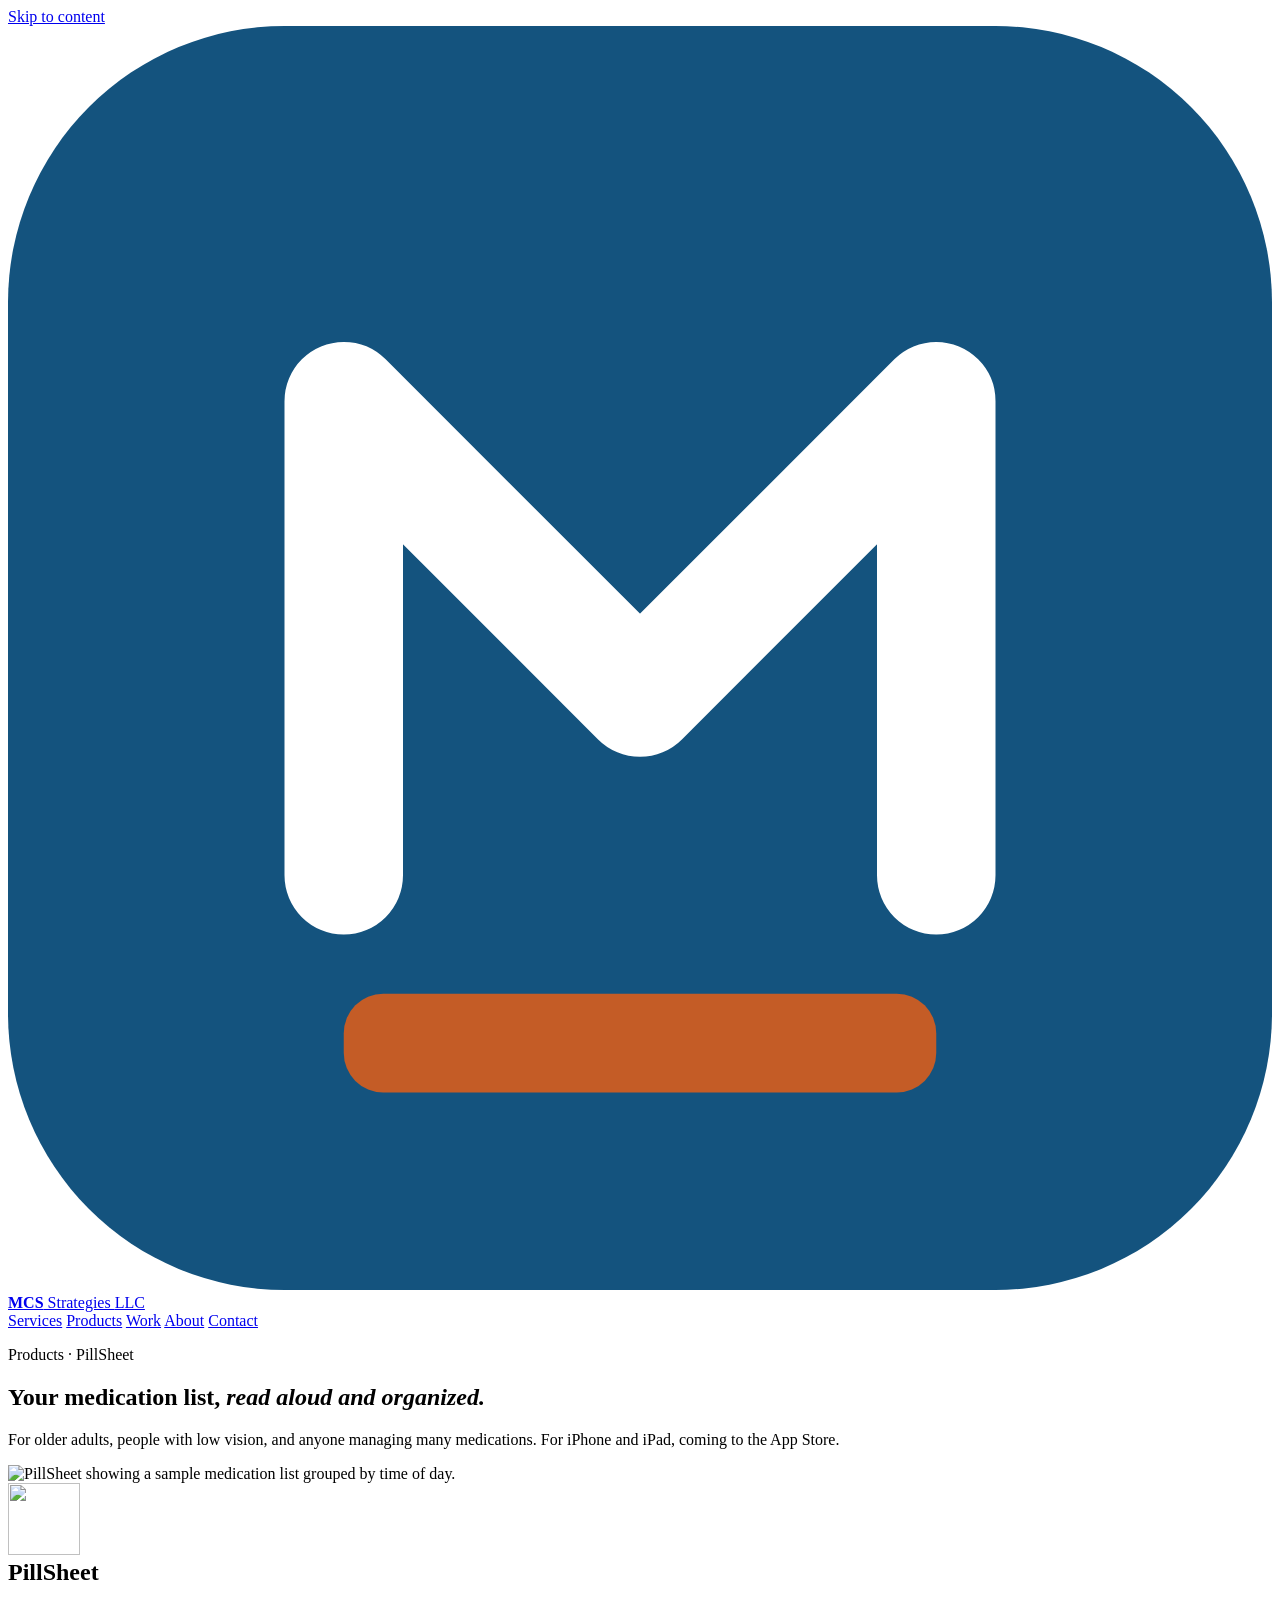
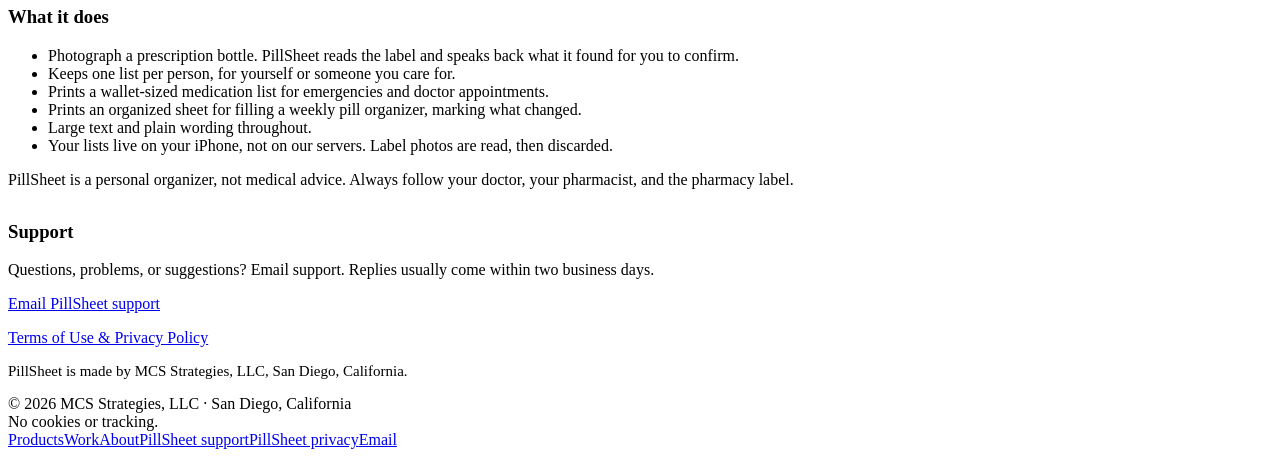
==== pillsheet/index.html @ 4e9c4b6d "Add Cloudflare Web Analytics (cookieless); footer says no cookies or tracking Co-Authored-By: Claude" ====
<!doctype html>
<html lang="en">
<head>
<meta charset="utf-8">
<meta name="viewport" content="width=device-width,initial-scale=1">
<title>PillSheet: support | MCS Strategies, LLC</title>
<meta name="description" content="PillSheet for iPhone reads prescription bottles aloud and prints a wallet medication card and a pill-organizer sheet. Support and privacy.">
<link rel="canonical" href="https://mcs-strategies.com/pillsheet/">
<meta property="og:type" content="website">
<meta property="og:site_name" content="MCS Strategies, LLC">
<meta property="og:title" content="PillSheet: support | MCS Strategies, LLC">
<meta property="og:description" content="PillSheet for iPhone reads prescription bottles aloud and prints a wallet medication card and a pill-organizer sheet. Support and privacy.">
<meta property="og:url" content="https://mcs-strategies.com/pillsheet/">
<meta property="og:image" content="https://mcs-strategies.com/assets/og.png">
<meta name="twitter:card" content="summary_large_image">
<meta name="theme-color" content="#0E3A58">
<link rel="icon" href="/favicon.ico" sizes="any">
<link rel="icon" type="image/png" href="/favicon-32.png">
<link rel="apple-touch-icon" href="/apple-touch-icon.png">
<link rel="stylesheet" href="/style.css">
</head>
<body>
<a class="skip" href="#main">Skip to content</a>
<header class="site-header">
  <div class="wrap">
    <a class="brand" href="/" aria-label="MCS Strategies, LLC home">
      <svg class="brand-mark" viewBox="0 0 32 32" aria-hidden="true"><rect width="32" height="32" rx="7" fill="#14537E"/><path d="M8.5 21.5v-12l7.5 7.5 7.5-7.5v12" fill="none" stroke="#fff" stroke-width="3" stroke-linejoin="round" stroke-linecap="round"/><rect x="8.5" y="24.5" width="15" height="2.5" rx="1" fill="#C45C26"/></svg>
      <span class="brand-name"><b>MCS</b> Strategies <span>LLC</span></span>
    </a>
    <nav class="nav" aria-label="Main">
      <a href="/#services">Services</a>
      <a href="/products.html" aria-current="page">Products</a>
      <a href="/work.html">Work</a>
      <a href="/about.html">About</a>
      <a href="/#contact">Contact</a>
    </nav>
  </div>
</header>

<main id="main">
<section class="hero page-hero">
  <div class="wrap">
    <p class="kicker">Products · PillSheet</p>
    <h1>Your medication list, <em>read aloud and organized.</em></h1>
    <p class="lede">For older adults, people with low vision, and anyone managing many medications.
      For iPhone and iPad, coming to the App Store.</p>
  </div>
</section>

<section>
  <div class="wrap work-item" style="border:0;padding:0">
    <div class="media phone"><img src="/assets/pillsheet-list.jpg" width="600" height="1304" alt="PillSheet showing a sample medication list grouped by time of day."></div>
    <div>
      <div class="app-row" style="margin-bottom:20px"><img class="app-icon" src="/assets/pillsheet-icon.png" width="72" height="72" alt=""><h2 style="margin:0">PillSheet</h2></div>
      <h3>What it does</h3>
      <ul class="checks">
        <li>Photograph a prescription bottle. PillSheet reads the label and speaks back what it found for you to confirm.</li>
        <li>Keeps one list per person, for yourself or someone you care for.</li>
        <li>Prints a wallet-sized medication list for emergencies and doctor appointments.</li>
        <li>Prints an organized sheet for filling a weekly pill organizer, marking what changed.</li>
        <li>Large text and plain wording throughout.</li>
        <li>Your lists live on your iPhone, not on our servers. Label photos are read, then discarded.</li>
      </ul>
      <p class="muted">PillSheet is a personal organizer, not medical advice. Always follow your doctor, your pharmacist, and the pharmacy label.</p>

      <h3 id="support" style="margin-top:32px">Support</h3>
      <p>Questions, problems, or suggestions? Email support. Replies usually come within two business days.</p>
      <p><a class="btn btn-primary" href="mailto:support@mcs-strategies.com?subject=PillSheet">Email PillSheet support</a></p>
      <p><a href="/pillsheet/privacy.html">Terms of Use &amp; Privacy Policy</a></p>
      <p class="muted" style="font-size:15px">PillSheet is made by MCS Strategies, LLC, San Diego, California.</p>
    </div>
  </div>
</section>
</main>

<footer class="site-footer">
  <div class="wrap">
    <div>© 2026 MCS Strategies, LLC · San Diego, California<br>No cookies or tracking.</div>
    <nav aria-label="Footer"><a href="/products.html">Products</a><a href="/work.html">Work</a><a href="/about.html">About</a><a href="/pillsheet/">PillSheet support</a><a href="/pillsheet/privacy.html">PillSheet privacy</a><a href="mailto:hello@mcs-strategies.com">Email</a></nav>
  </div>
</footer>
<!-- Cloudflare Web Analytics --><script type='module' src='https://static.cloudflareinsights.com/beacon.min.js' data-cf-beacon='{"token": "524bc832831a4cb69624e9e7eacaaf52"}'></script><!-- End Cloudflare Web Analytics -->
</body>
</html>
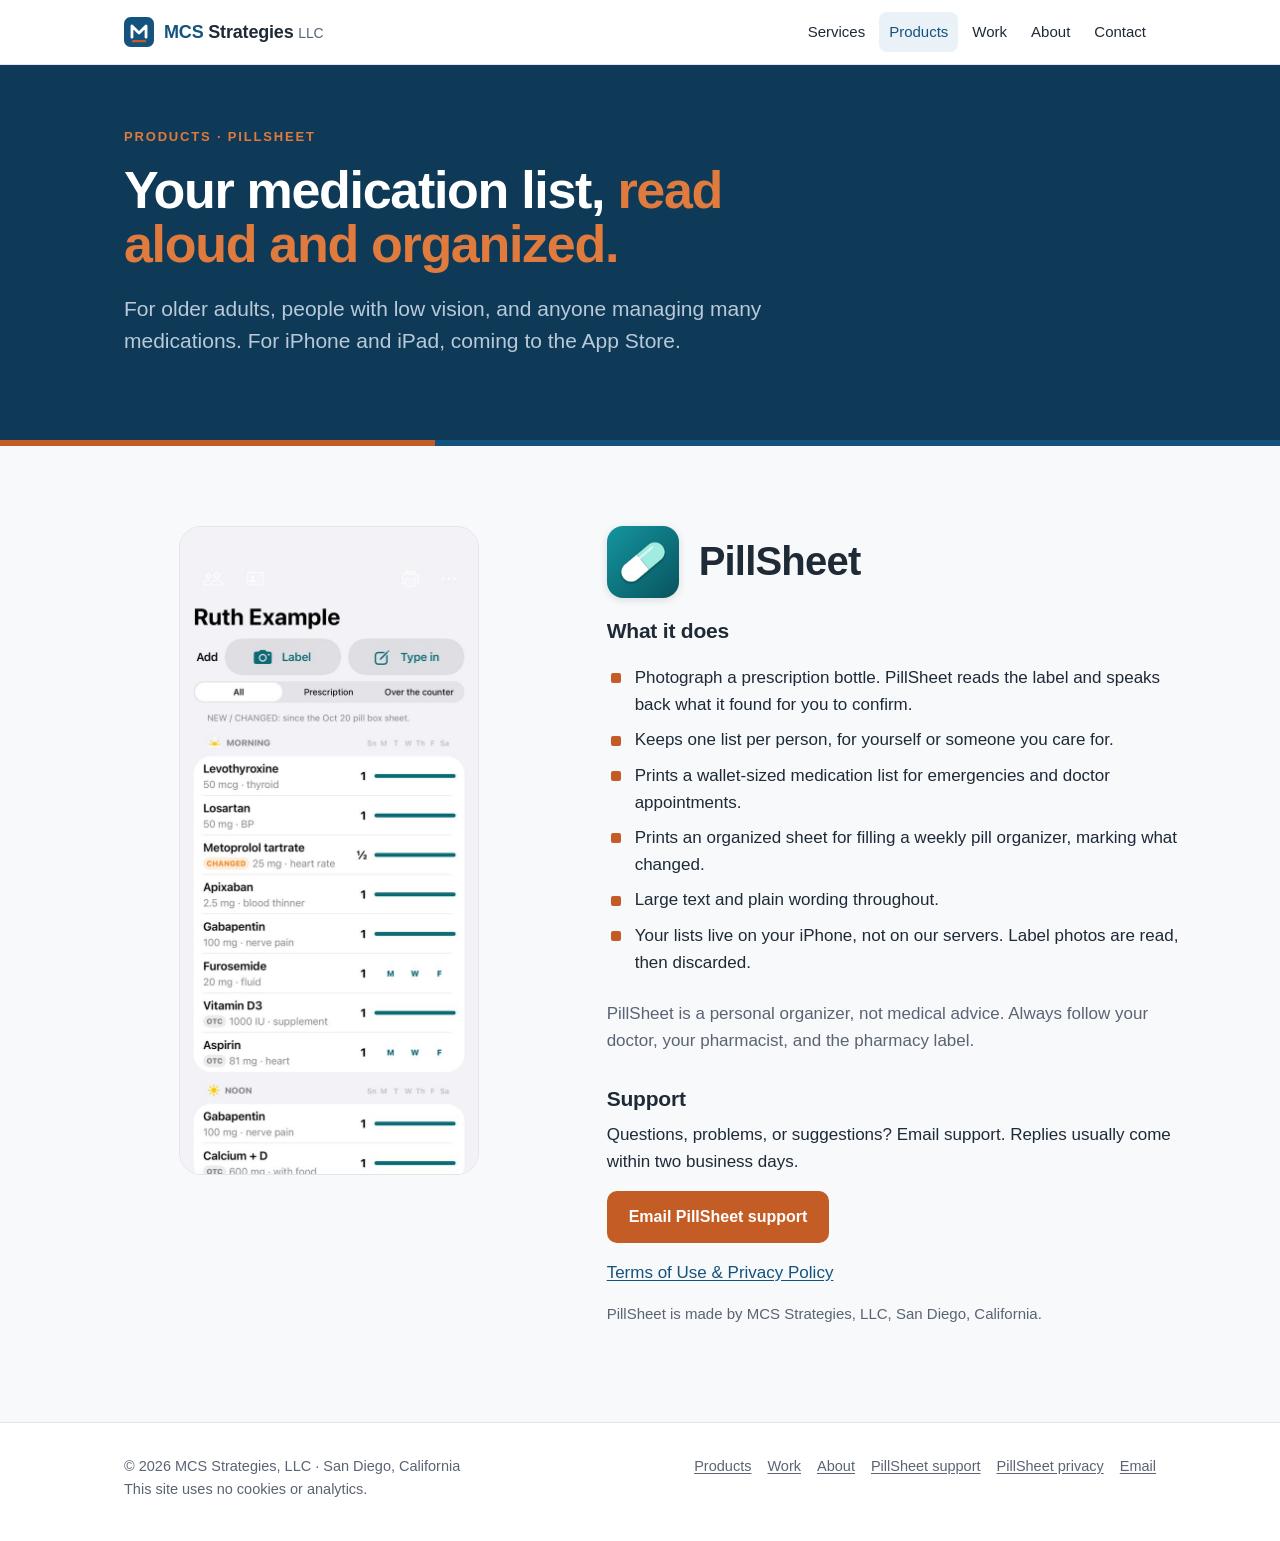
==== commit b6c13a95: "MCS Strategies website: home, products, work, about, PillSheet support and privacy Co-Authored-By: C" ====
--- a/pillsheet/index.html
+++ b/pillsheet/index.html
@@ -75,10 +75,9 @@
 
 <footer class="site-footer">
   <div class="wrap">
-    <div>© 2026 MCS Strategies, LLC · San Diego, California<br>No cookies or tracking.</div>
+    <div>© 2026 MCS Strategies, LLC · San Diego, California<br>This site uses no cookies or analytics.</div>
     <nav aria-label="Footer"><a href="/products.html">Products</a><a href="/work.html">Work</a><a href="/about.html">About</a><a href="/pillsheet/">PillSheet support</a><a href="/pillsheet/privacy.html">PillSheet privacy</a><a href="mailto:hello@mcs-strategies.com">Email</a></nav>
   </div>
 </footer>
-<!-- Cloudflare Web Analytics --><script type='module' src='https://static.cloudflareinsights.com/beacon.min.js' data-cf-beacon='{"token": "524bc832831a4cb69624e9e7eacaaf52"}'></script><!-- End Cloudflare Web Analytics -->
 </body>
 </html>
--- a/style.css
+++ b/style.css
@@ -0,0 +1,179 @@
+/* MCS Strategies house style: palette from video/search_lib/scripts/deck_template.py (pitch-deck skill). */
+:root{
+  --ink:#1F2A37; --accent:#14537E; --accent-dark:#0E3A58; --copper:#C45C26; --copper-light:#E07A3D;
+  --muted:#5B6472; --bg:#F7F9FB; --surface:#FFFFFF; --line:#E2E6EB; --hero:#0E3A58; --hero-ink:#FFFFFF;
+  --hero-muted:#B9C9D8; --chip:#EAF1F7;
+  --font:-apple-system,BlinkMacSystemFont,"SF Pro Text","Segoe UI",Roboto,"Helvetica Neue",Arial,sans-serif;
+  --display:-apple-system,BlinkMacSystemFont,"SF Pro Display","Segoe UI",Roboto,"Helvetica Neue",Arial,sans-serif;
+  color-scheme:light;
+}
+@media (prefers-color-scheme:dark){:root:not([data-theme="light"]){
+  --ink:#E7ECF2; --accent:#7DB4E0; --accent-dark:#A9CDEB; --copper:#E8834A; --copper-light:#F09A66;
+  --muted:#A3AEBB; --bg:#0D141B; --surface:#141E28; --line:#24313E; --hero:#0A2233; --hero-ink:#F2F6FA;
+  --hero-muted:#A9BED1; --chip:#1A2A38; color-scheme:dark;
+}}
+*{box-sizing:border-box}
+html{-webkit-text-size-adjust:100%;scroll-behavior:smooth}
+body{margin:0;background:var(--bg);color:var(--ink);font:17px/1.6 var(--font)}
+img{max-width:100%;height:auto;display:block}
+a{color:var(--accent);text-underline-offset:2px}
+a:hover{color:var(--copper)}
+:focus-visible{outline:3px solid var(--copper);outline-offset:2px;border-radius:4px}
+.skip{position:absolute;left:-999px;top:8px;background:var(--surface);padding:8px 12px;z-index:10}
+.skip:focus{left:16px}
+.wrap{max-width:1080px;margin:0 auto;padding:0 24px}
+.narrow{max-width:760px}
+
+/* Header */
+.site-header{background:var(--surface);border-bottom:1px solid var(--line);position:sticky;top:0;z-index:5}
+.site-header .wrap{display:flex;align-items:center;justify-content:space-between;gap:16px;min-height:64px;flex-wrap:wrap}
+.brand{display:flex;align-items:center;gap:10px;text-decoration:none;color:var(--ink)}
+.brand-mark{width:30px;height:30px;flex:none}
+.brand-name{font:700 18px/1 var(--display);letter-spacing:-.01em}
+.brand-name b{color:var(--accent)}
+.brand-name span{font-weight:500;color:var(--muted);font-size:14px}
+.nav{display:flex;gap:4px;flex-wrap:wrap}
+.nav a{color:var(--ink);text-decoration:none;font-size:15px;font-weight:500;padding:8px 10px;border-radius:8px}
+.nav a:hover,.nav a[aria-current="page"]{color:var(--accent);background:var(--chip)}
+
+/* Hero */
+.hero{background:var(--hero);color:var(--hero-ink);padding:88px 0 80px;position:relative;overflow:hidden}
+.hero::after{content:"";position:absolute;left:0;right:0;bottom:0;height:6px;background:linear-gradient(90deg,var(--copper) 0 34%,#14537E 34% 100%)}
+.kicker{font:700 13px/1.2 var(--font);letter-spacing:.14em;text-transform:uppercase;color:var(--copper-light);margin:0 0 18px}
+.hero h1{font:800 clamp(38px,6vw,64px)/1.04 var(--display);letter-spacing:-.025em;margin:0 0 22px;max-width:15ch}
+.hero h1 em{font-style:normal;color:var(--copper-light)}
+.hero .lede{font-size:clamp(18px,2.2vw,21px);line-height:1.55;color:var(--hero-muted);max-width:60ch;margin:0 0 32px}
+.hero .lede strong{color:var(--hero-ink);font-weight:600}
+.actions{display:flex;gap:12px;flex-wrap:wrap}
+.btn{display:inline-block;padding:13px 22px;border-radius:10px;font-weight:650;text-decoration:none;font-size:16px}
+.btn-primary{background:var(--copper);color:#fff}
+.btn-primary:hover{background:var(--copper-light);color:#fff}
+.btn-ghost{border:1.5px solid rgba(255,255,255,.45);color:var(--hero-ink)}
+.btn-ghost:hover{border-color:#fff;color:#fff}
+.btn-quiet{border:1.5px solid var(--line);color:var(--accent);background:var(--surface)}
+.btn-quiet:hover{border-color:var(--accent);color:var(--accent)}
+.feature .art-phone{background:#F2F2F7;padding:0;overflow:hidden}
+.headshot{width:120px;height:auto;border-radius:12px;margin:4px 0 20px;filter:grayscale(1)}
+.about-photo{width:160px;border-radius:14px;margin-bottom:24px;filter:grayscale(1)}
+em.hl{font-style:italic;color:inherit}
+.page-hero{padding:64px 0 56px}
+.page-hero h1{font-size:clamp(34px,5vw,52px);max-width:22ch}
+
+/* Proof strip */
+.proof{background:var(--surface);border-bottom:1px solid var(--line)}
+.proof ul{list-style:none;margin:0;padding:28px 0;display:grid;grid-template-columns:repeat(4,1fr);gap:24px}
+.proof li{border-left:3px solid var(--copper);padding-left:14px}
+.proof b{display:block;font:800 28px/1.1 var(--display);color:var(--accent);letter-spacing:-.02em}
+.proof span{font-size:14px;color:var(--muted);line-height:1.4;display:block;margin-top:4px}
+
+/* Sections */
+section{padding:80px 0}
+section.alt{background:var(--surface);border-top:1px solid var(--line);border-bottom:1px solid var(--line)}
+.section-head{max-width:720px;margin-bottom:40px}
+.eyebrow{font:700 13px/1.2 var(--font);letter-spacing:.14em;text-transform:uppercase;color:var(--accent);margin:0 0 12px}
+h2{font:800 clamp(28px,3.6vw,40px)/1.12 var(--display);letter-spacing:-.02em;margin:0 0 14px}
+h3{font:750 21px/1.25 var(--display);letter-spacing:-.01em;margin:0 0 8px}
+.section-head p{color:var(--muted);font-size:18px;margin:0}
+p{margin:0 0 16px}
+.muted{color:var(--muted)}
+
+.grid{display:grid;gap:24px}
+.g3{grid-template-columns:repeat(3,1fr)}
+.g2{grid-template-columns:repeat(2,1fr)}
+.card{background:var(--surface);border:1px solid var(--line);border-radius:14px;padding:28px}
+section.alt .card{background:var(--bg)}
+.card .num{font:800 14px/1 var(--display);color:var(--copper);letter-spacing:.08em;margin-bottom:14px;display:block}
+.card ul{margin:12px 0 0;padding-left:18px;color:var(--muted);font-size:15.5px}
+.card li{margin:4px 0}
+.card .more{display:inline-block;margin-top:14px;font-weight:600;text-decoration:none}
+
+/* Featured product */
+.feature{display:grid;grid-template-columns:1.05fr 1fr;gap:48px;align-items:center}
+.feature .art{background:#fff;border:1px solid var(--line);border-radius:16px;padding:28px}
+.badge{display:inline-block;font:700 12px/1 var(--font);letter-spacing:.1em;text-transform:uppercase;
+  color:var(--copper);border:1.5px solid var(--copper);border-radius:999px;padding:6px 10px;margin-bottom:16px}
+.feature h3{font-size:32px;letter-spacing:-.02em;margin-bottom:12px}
+.feature .why{font-size:19px;line-height:1.55}
+.checks{list-style:none;padding:0;margin:20px 0 24px}
+.checks li{padding-left:28px;position:relative;margin:8px 0}
+.checks li::before{content:"";position:absolute;left:4px;top:.55em;width:10px;height:10px;border-radius:2px;background:var(--copper)}
+
+/* Work tiles */
+.tile{display:flex;flex-direction:column}
+.tile .shot{border-radius:10px;overflow:hidden;margin:-8px -8px 20px;background:#1f1f24;aspect-ratio:16/10}
+.tile .shot img{width:100%;height:100%;object-fit:cover}
+.tile .shot.light{background:#F2F2F7}
+.tile .shot img{object-position:top}
+.tile .shot.phone{background:var(--chip);display:flex;justify-content:center;padding-top:18px}
+.tile .shot.phone img{width:52%;height:auto;object-fit:contain;border-radius:14px 14px 0 0;box-shadow:0 6px 24px rgba(0,0,0,.18)}
+.tile .shot.text{background:var(--hero);color:var(--hero-muted);padding:20px;font:500 13px/1.45 ui-monospace,Menlo,monospace}
+.tile .shot.text b{color:var(--copper-light);font-weight:600}
+.tags{display:flex;gap:6px;flex-wrap:wrap;margin-top:auto;padding-top:14px}
+.tags span{font-size:12.5px;background:var(--chip);color:var(--accent);padding:4px 9px;border-radius:999px;font-weight:600}
+
+/* Work detail page */
+.work-item{display:grid;grid-template-columns:1fr 1.25fr;gap:48px;padding:56px 0;border-top:1px solid var(--line)}
+.work-item:first-of-type{border-top:0}
+.work-item .media img{border-radius:14px;border:1px solid var(--line)}
+.work-item .media.phone img{max-width:300px;margin:0 auto;border-radius:22px}
+.work-item dl{display:grid;grid-template-columns:110px 1fr;gap:6px 16px;margin:20px 0 0;font-size:15.5px}
+.work-item dt{font-weight:700;color:var(--muted);text-transform:uppercase;font-size:12.5px;letter-spacing:.08em;padding-top:3px}
+.work-item dd{margin:0}
+
+/* About */
+.about-grid{display:grid;grid-template-columns:1.6fr 1fr;gap:56px}
+.prose p{font-size:18px}
+.timeline{list-style:none;margin:0;padding:0;border-left:2px solid var(--line)}
+.timeline li{position:relative;padding:0 0 22px 20px}
+.timeline li::before{content:"";position:absolute;left:-7px;top:6px;width:12px;height:12px;border-radius:50%;background:var(--surface);border:3px solid var(--accent)}
+.timeline li:first-child::before{border-color:var(--copper)}
+.timeline .yr{font:700 13px/1.4 var(--font);color:var(--copper);letter-spacing:.04em}
+.timeline .role{font-weight:650;line-height:1.35}
+.timeline .org{color:var(--muted);font-size:15px}
+
+/* App */
+.app-row{display:flex;gap:20px;align-items:center}
+.app-icon{width:72px;height:72px;border-radius:16px;flex:none;box-shadow:0 2px 8px rgba(0,0,0,.12)}
+
+/* Contact */
+.contact{background:var(--hero);color:var(--hero-ink)}
+.contact h2{color:var(--hero-ink)}
+.contact p{color:var(--hero-muted);font-size:18px}
+.contact .grid{margin-top:32px}
+.contact .card{background:rgba(255,255,255,.06);border-color:rgba(255,255,255,.14);color:var(--hero-ink)}
+.contact .card a{color:#fff;font-weight:650;font-size:18px;word-break:break-word}
+.contact .card a:hover{color:var(--copper-light)}
+.contact .card p{font-size:15px;margin:6px 0 0}
+
+/* Legal / plain pages */
+.plain{padding:56px 0 72px}
+.plain h1{font:800 clamp(30px,4vw,42px)/1.15 var(--display);letter-spacing:-.02em;margin:0 0 8px}
+.plain h2{font-size:22px;margin:36px 0 8px}
+.plain .meta{color:var(--muted);margin-bottom:24px}
+
+/* Footer */
+.site-footer{border-top:1px solid var(--line);padding:32px 0 40px;color:var(--muted);font-size:14.5px;background:var(--surface)}
+.site-footer .wrap{display:flex;justify-content:space-between;gap:16px;flex-wrap:wrap}
+.site-footer a{color:var(--muted)}
+.site-footer nav{display:flex;gap:16px;flex-wrap:wrap}
+
+@media (max-width:900px){
+  .g3,.g2,.feature,.work-item,.about-grid{grid-template-columns:1fr}
+  .proof ul{grid-template-columns:repeat(2,1fr)}
+  .feature{gap:28px}
+  .work-item{gap:24px}
+  .work-item .media img{max-height:440px;width:100%;object-fit:cover;object-position:center}
+  .work-item .media.phone img{width:auto;max-width:260px;object-fit:contain}
+}
+@media (max-width:560px){
+  .wrap{padding:0 16px}
+  .hero{padding:56px 0 52px}
+  section{padding:56px 0}
+  .card{padding:22px}
+  .site-header .wrap{padding-top:10px;padding-bottom:6px}
+  .nav{margin:0 -10px}
+  .nav a{padding:6px 10px;font-size:14.5px}
+  .work-item dl{grid-template-columns:1fr}
+}
+@media (prefers-reduced-motion:reduce){html{scroll-behavior:auto}}
+@media print{.site-header,.hero::after,.actions{display:none}.hero,.contact{background:none;color:#000}}
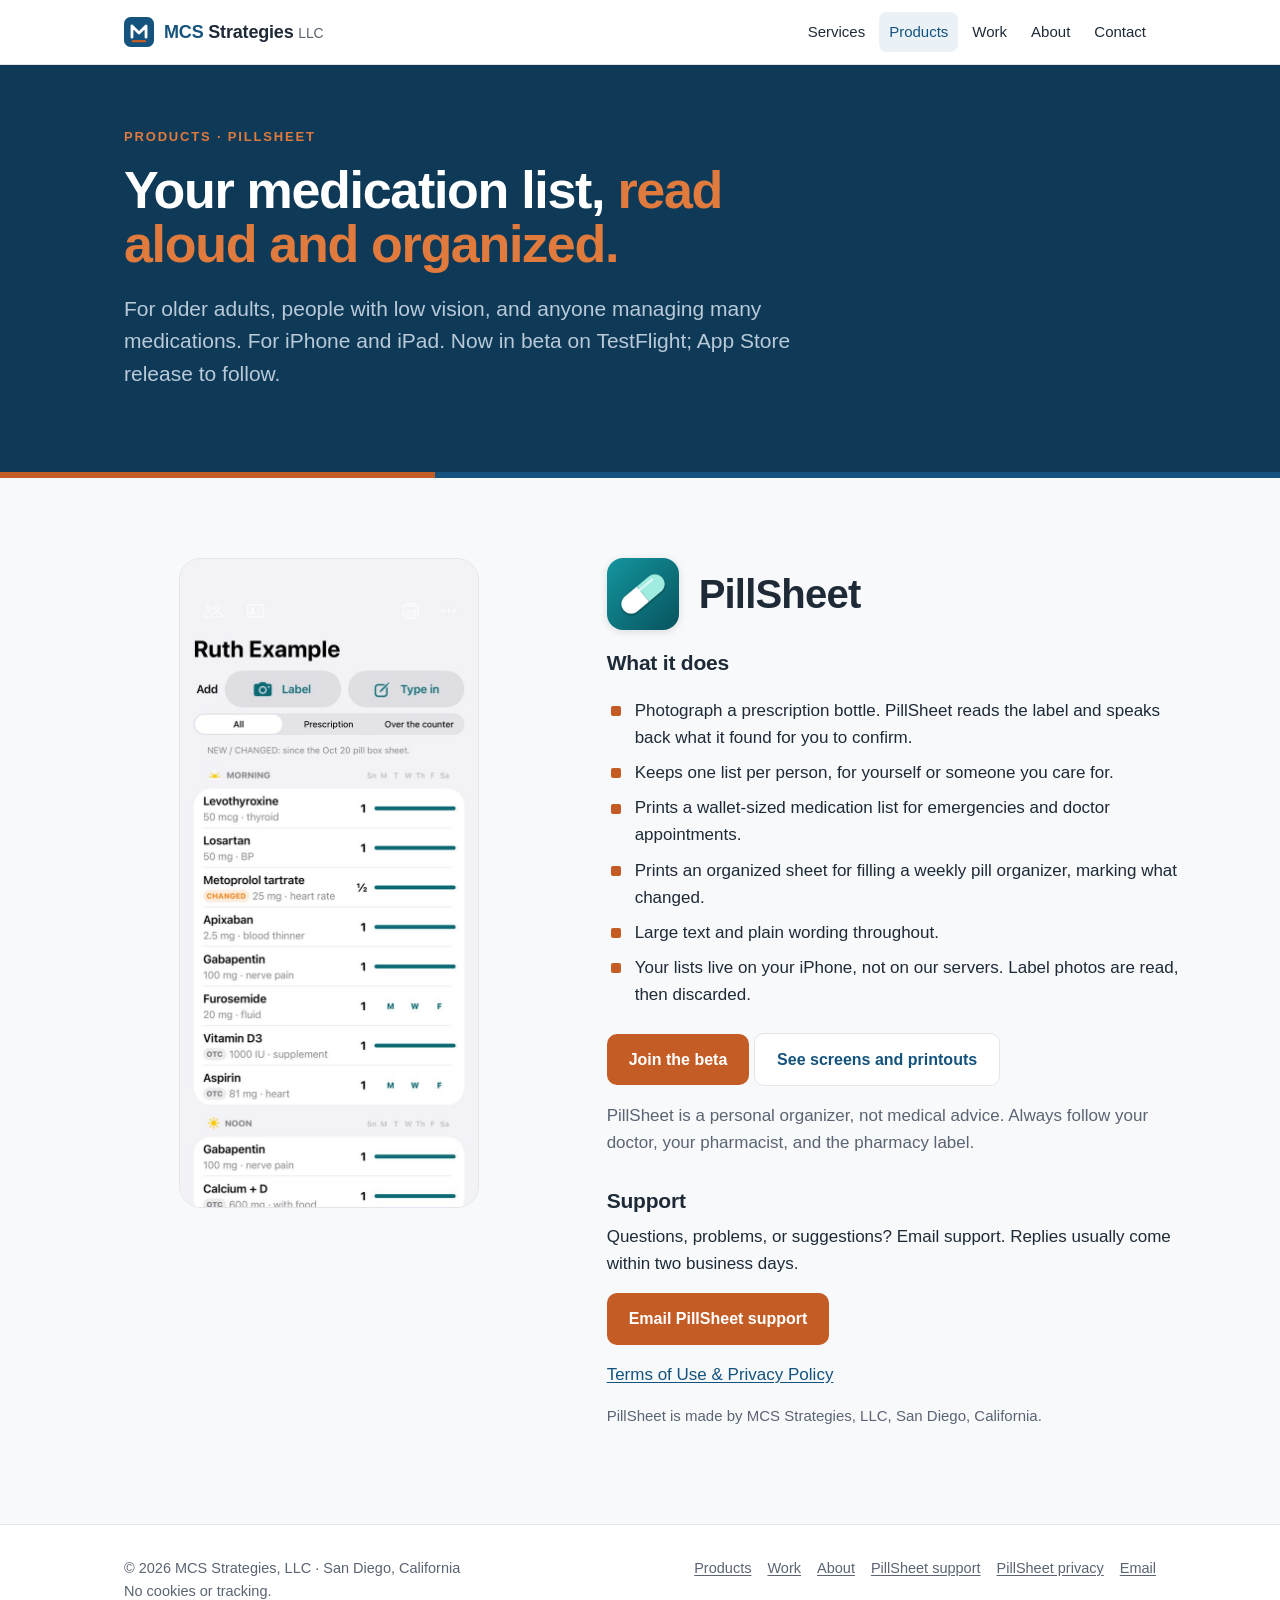
==== commit cbb39a0f: "PillSheet in beta: screens, sample printouts, audience cards, Join the beta Co-Authored-By: Claude O" ====
--- a/pillsheet/index.html
+++ b/pillsheet/index.html
@@ -43,7 +43,7 @@
     <p class="kicker">Products · PillSheet</p>
     <h1>Your medication list, <em>read aloud and organized.</em></h1>
     <p class="lede">For older adults, people with low vision, and anyone managing many medications.
-      For iPhone and iPad, coming to the App Store.</p>
+      For iPhone and iPad. Now in beta on TestFlight; App Store release to follow.</p>
   </div>
 </section>
 
@@ -61,6 +61,8 @@
         <li>Large text and plain wording throughout.</li>
         <li>Your lists live on your iPhone, not on our servers. Label photos are read, then discarded.</li>
       </ul>
+      <p><a class="btn btn-primary" href="mailto:hello@mcs-strategies.com?subject=PillSheet%20beta">Join the beta</a>
+        <a class="btn btn-quiet" href="/products.html#pillsheet-demo">See screens and printouts</a></p>
       <p class="muted">PillSheet is a personal organizer, not medical advice. Always follow your doctor, your pharmacist, and the pharmacy label.</p>
 
       <h3 id="support" style="margin-top:32px">Support</h3>
@@ -75,9 +77,10 @@
 
 <footer class="site-footer">
   <div class="wrap">
-    <div>© 2026 MCS Strategies, LLC · San Diego, California<br>This site uses no cookies or analytics.</div>
+    <div>© 2026 MCS Strategies, LLC · San Diego, California<br>No cookies or tracking.</div>
     <nav aria-label="Footer"><a href="/products.html">Products</a><a href="/work.html">Work</a><a href="/about.html">About</a><a href="/pillsheet/">PillSheet support</a><a href="/pillsheet/privacy.html">PillSheet privacy</a><a href="mailto:hello@mcs-strategies.com">Email</a></nav>
   </div>
 </footer>
+<!-- Cloudflare Web Analytics --><script type='module' src='https://static.cloudflareinsights.com/beacon.min.js' data-cf-beacon='{"token": "524bc832831a4cb69624e9e7eacaaf52"}'></script><!-- End Cloudflare Web Analytics -->
 </body>
 </html>
--- a/style.css
+++ b/style.css
@@ -119,6 +119,15 @@
 .work-item dl{display:grid;grid-template-columns:110px 1fr;gap:6px 16px;margin:20px 0 0;font-size:15.5px}
 .work-item dt{font-weight:700;color:var(--muted);text-transform:uppercase;font-size:12.5px;letter-spacing:.08em;padding-top:3px}
 .work-item dd{margin:0}
+.demo-block{border-top:1px solid var(--line);padding-top:56px}
+.demo-video{display:block;width:100%;max-width:960px;height:auto;margin:0 auto;border-radius:14px;border:1px solid var(--line);background:#000}
+.demo-note{text-align:center;font-size:14px;margin:10px 0 40px}
+.g4{grid-template-columns:repeat(4,1fr)}
+.shots figure{margin:0}
+.shots img{border-radius:10px;border:1px solid var(--line);aspect-ratio:3/4;object-fit:cover;object-position:top;width:100%}
+.shots figcaption{font-size:14.5px;color:var(--muted);margin-top:10px;line-height:1.45}
+.shots figcaption b{color:var(--ink)}
+.shots.printouts img{object-fit:contain;background:#fff}
 
 /* About */
 .about-grid{display:grid;grid-template-columns:1.6fr 1fr;gap:56px}
@@ -159,6 +168,7 @@
 
 @media (max-width:900px){
   .g3,.g2,.feature,.work-item,.about-grid{grid-template-columns:1fr}
+  .g4{grid-template-columns:repeat(2,1fr)}
   .proof ul{grid-template-columns:repeat(2,1fr)}
   .feature{gap:28px}
   .work-item{gap:24px}
